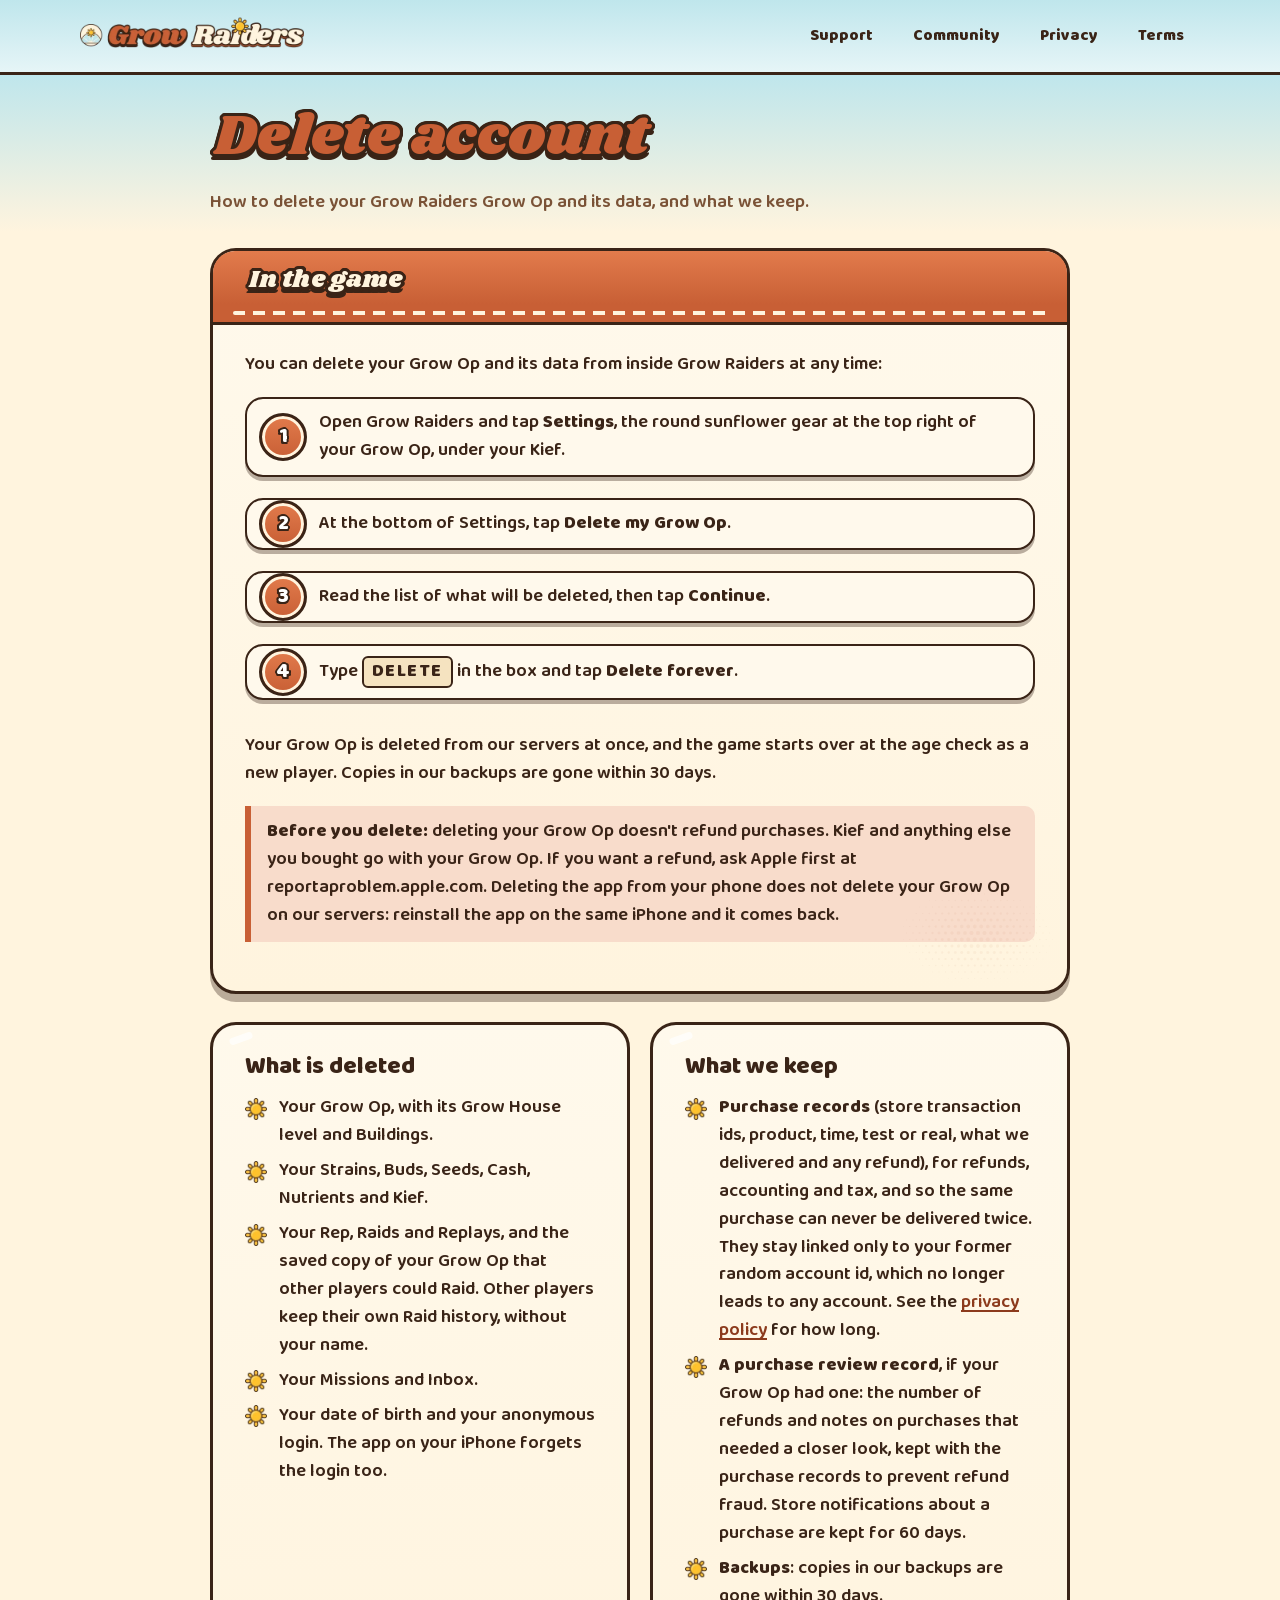
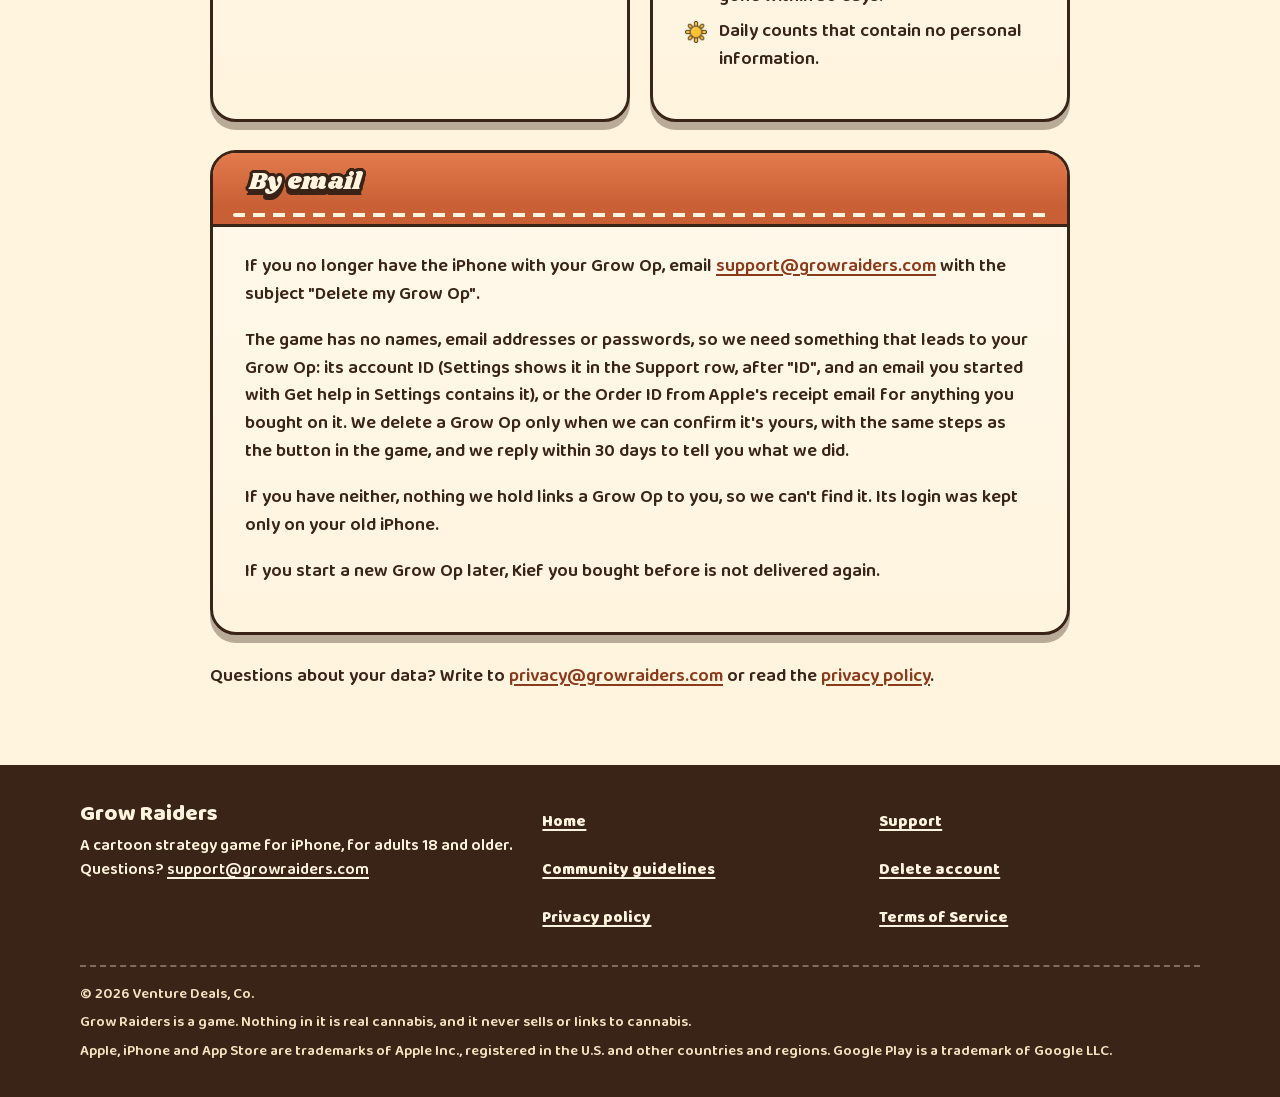
==== delete-account.html @ 5fcdd87e "Publish growraiders.com (from grow-raiders 7f4549d)" ====
<!doctype html>
<html lang="en">
<head>
<meta charset="utf-8">
<meta name="viewport" content="width=device-width, initial-scale=1">
<title>Delete your account · Grow Raiders</title>
<meta name="description" content="How to delete your Grow Raiders Grow Op and its data in the app or by email, what is deleted and what is kept.">
<meta http-equiv="Content-Security-Policy" content="default-src 'self'; img-src 'self'; style-src 'self'; font-src 'self'; script-src 'none'; object-src 'none'; base-uri 'none'; form-action 'none'">
<meta name="referrer" content="strict-origin-when-cross-origin">
<meta name="color-scheme" content="light">
<meta name="theme-color" content="#BFE6EC">
<link rel="canonical" href="https://growraiders.com/delete-account.html">
<link rel="icon" href="favicon.ico" sizes="48x48">
<link rel="icon" href="assets/img/favicon-64.png" type="image/png" sizes="64x64">
<link rel="apple-touch-icon" href="apple-touch-icon.png">
<link rel="preload" href="assets/fonts/baloo2-600.woff2" as="font" type="font/woff2" crossorigin>
<link rel="stylesheet" href="assets/site.css">
<meta property="og:type" content="website">
<meta property="og:site_name" content="Grow Raiders">
<meta property="og:title" content="Delete your Grow Raiders account">
<meta property="og:url" content="https://growraiders.com/delete-account.html">
<meta property="og:image" content="https://growraiders.com/assets/img/og.jpg">
</head>
<body>
<a class="skip-link" href="#main">Jump to content</a>

<header class="site-header">
  <div class="wrap">
    <a class="brand-link" href="index.html"><img src="assets/img/logo-horizontal.webp" width="560" height="100" alt="Grow Raiders home"></a>
    <nav class="site-nav" aria-label="Main">
      <ul>
        <li><a href="support.html">Support</a></li>
        <li><a href="community.html">Community</a></li>
        <li><a href="privacy.html">Privacy</a></li>
        <li><a href="terms.html">Terms</a></li>
      </ul>
    </nav>
  </div>
</header>

<main id="main">
  <div class="doc-hero">
    <div class="wrap">
      <h1 class="shout shout--xl">Delete account</h1>
      <p class="doc-meta">How to delete your Grow Raiders Grow Op and its data, and what we keep.</p>
    </div>
  </div>

  <div class="wrap doc">
    <div class="packet packet--band">
      <div class="band"><h2 class="shout shout--cream shout--m">In the game</h2></div>
      <p>You can delete your Grow Op and its data from inside Grow Raiders at any time:</p>
      <ol class="steps">
        <li>Open Grow Raiders and tap <strong>Settings</strong>, the round sunflower gear at the top right of your Grow Op, under your Kief.</li>
        <li>At the bottom of Settings, tap <strong>Delete my Grow Op</strong>.</li>
        <li>Read the list of what will be deleted, then tap <strong>Continue</strong>.</li>
        <li>Type <span class="kbd">DELETE</span> in the box and tap <strong>Delete forever</strong>.</li>
      </ol>
      <p>Your Grow Op is deleted from our servers at once, and the game starts over at the age check as a new player. Copies in our backups are gone within 30 days.</p>
      <div class="callout">
        <p><strong>Before you delete:</strong> deleting your Grow Op doesn't refund purchases. Kief and anything else you bought go with your Grow Op. If you want a refund, ask Apple first at reportaproblem.apple.com. Deleting the app from your phone does not delete your Grow Op on our servers: reinstall the app on the same iPhone and it comes back.</p>
      </div>
      <div class="halftone" aria-hidden="true"></div>
    </div>

    <div class="two-col">
      <div class="packet">
        <h2 id="deleted">What is deleted</h2>
        <ul class="dots">
          <li>Your Grow Op, with its Grow House level and Buildings.</li>
          <li>Your Strains, Buds, Seeds, Cash, Nutrients and Kief.</li>
          <li>Your Rep, Raids and Replays, and the saved copy of your Grow Op that other players could Raid. Other players keep their own Raid history, without your name.</li>
          <li>Your Missions and Inbox.</li>
          <li>Your date of birth and your anonymous login. The app on your iPhone forgets the login too.</li>
        </ul>
      </div>
      <div class="packet">
        <h2 id="kept">What we keep</h2>
        <ul class="dots">
          <li><strong>Purchase records</strong> (store transaction ids, product, time, test or real, what we delivered and any refund), for refunds, accounting and tax, and so the same purchase can never be delivered twice. They stay linked only to your former random account id, which no longer leads to any account. See the <a href="privacy.html#retention">privacy policy</a> for how long.</li>
          <li><strong>A purchase review record</strong>, if your Grow Op had one: the number of refunds and notes on purchases that needed a closer look, kept with the purchase records to prevent refund fraud. Store notifications about a purchase are kept for 60 days.</li>
          <li><strong>Backups</strong>: copies in our backups are gone within 30 days.</li>
          <li>Daily counts that contain no personal information.</li>
        </ul>
      </div>
    </div>

    <div class="packet packet--band">
      <div class="band"><h2 class="shout shout--cream shout--m">By email</h2></div>
      <p>If you no longer have the iPhone with your Grow Op, email <a href="mailto:support@growraiders.com?subject=Delete%20my%20Grow%20Op">support@growraiders.com</a> with the subject "Delete my Grow Op".</p>
      <p>The game has no names, email addresses or passwords, so we need something that leads to your Grow Op: its account ID (Settings shows it in the Support row, after "ID", and an email you started with Get help in Settings contains it), or the Order ID from Apple's receipt email for anything you bought on it. We delete a Grow Op only when we can confirm it's yours, with the same steps as the button in the game, and we reply within 30 days to tell you what we did.</p>
      <p>If you have neither, nothing we hold links a Grow Op to you, so we can't find it. Its login was kept only on your old iPhone.</p>
      <p>If you start a new Grow Op later, Kief you bought before is not delivered again.</p>
    </div>

    <p>Questions about your data? Write to <a href="mailto:privacy@growraiders.com">privacy@growraiders.com</a> or read the <a href="privacy.html">privacy policy</a>.</p>
  </div>
</main>

<footer class="site-footer">
  <div class="wrap">
    <div class="footer-grid">
      <div>
        <p class="footer-title">Grow Raiders</p>
        <p>A cartoon strategy game for iPhone, for adults 18 and older.<br>Questions? <a href="mailto:support@growraiders.com">support@growraiders.com</a></p>
      </div>
      <nav aria-label="Footer">
        <ul class="footer-links">
          <li><a href="index.html">Home</a></li>
          <li><a href="support.html">Support</a></li>
          <li><a href="community.html">Community guidelines</a></li>
          <li><a href="delete-account.html" aria-current="page">Delete account</a></li>
          <li><a href="privacy.html">Privacy policy</a></li>
          <li><a href="terms.html">Terms of Service</a></li>
        </ul>
      </nav>
    </div>
    <div class="footer-small">
      <p>© 2026 Venture Deals, Co.</p>
      <p>Grow Raiders is a game. Nothing in it is real cannabis, and it never sells or links to cannabis.</p>
      <p>Apple, iPhone and App Store are trademarks of Apple Inc., registered in the U.S. and other countries and regions. Google Play is a trademark of Google LLC.</p>
    </div>
  </div>
</footer>
</body>
</html>
---- assets/site.css ----
/* Grow Raiders website. Sunhouse brand (docs/design/brand.md): seed-packet panels,
   enamel-pin buttons, plant tags, Sun-Dot bullets, hard screen-print shadows, no blur.
   Self-hosted fonts only; no external requests. */

@font-face {
  font-family: "Shrikhand";
  src: url("fonts/shrikhand-400.woff2") format("woff2");
  font-weight: 400;
  font-style: normal;
  font-display: swap;
}
@font-face {
  font-family: "Baloo 2";
  src: url("fonts/baloo2-600.woff2") format("woff2");
  font-weight: 600;
  font-style: normal;
  font-display: swap;
}
@font-face {
  font-family: "Baloo 2";
  src: url("fonts/baloo2-800.woff2") format("woff2");
  font-weight: 800;
  font-style: normal;
  font-display: swap;
}
@font-face {
  font-family: "Barlow Condensed";
  src: url("fonts/barlowcondensed-600.woff2") format("woff2");
  font-weight: 600;
  font-style: normal;
  font-display: swap;
}

:root {
  color-scheme: light;
  /* primitives (brand 4.1) */
  --paper-50: #FFF9EC;
  --paper-100: #FFF4DE;
  --paper-200: #F5E3C0;
  --kraft-300: #F3DDB4;
  --kraft-400: #E9C995;
  --kraft-500: #D9B67A;
  --kraft-600: #B98E54;
  --bark-700: #7A5236;
  --soil: #3A2417;
  --soil-35: rgba(58, 36, 23, 0.35);
  --terracotta-100: #F8DCCB;
  --terracotta-300: #E27B4C;
  --terracotta-500: #C85F35;
  --terracotta-600: #B85731;
  --terracotta-700: #8C3A1C;
  --greenback-500: #2F9E50;
  --greenback-600: #24803F;
  --sunbeam-100: #FFF1C2;
  --sunbeam-300: #FFD966;
  --sunbeam-500: #FFC22E;
  --sunbeam-700: #C68A10;
  --radish-500: #D2283C;
  --teal-700: #0E7C80;
  --hibiscus-500: #E0559B;
  --ribbon-500: #2F6BD6;
  --plum-500: #7446C4;
  --citrus-500: #F5901E;
  --lime-500: #8CC63E;
  --sky-100: #E6F5F7;
  --sky-300: #BFE6EC;
  --corp-50: #F2F6FA;
  --corp-200: #D3DAE3;
  --corp-500: #4D5869;
  --corp-800: #2A313C;
  --white: #FFFFFF;

  /* semantic (brand 4.2) */
  --text: var(--soil);
  --text-2: var(--bark-700);
  --link: var(--terracotta-700);
  --panel: var(--paper-100);
  --panel-top: var(--paper-50);

  /* web scale of the brand's units: outlines 3px, small outlines 2px */
  --stroke: 3px;
  --stroke-s: 2px;
  --elev-1: 0 4px 0 var(--soil-35);
  --elev-2: 0 6px 0 var(--soil-35);
  --elev-3: 0 8px 0 var(--soil-35);
  --radius-s: 10px;
  --radius-m: 18px;
  --radius-l: 22px;
  --radius-xl: 26px;
  --gutter: 16px;
  --max: 1120px;

  --font-ui: "Baloo 2", ui-rounded, "Arial Rounded MT Bold", system-ui, sans-serif;
  --font-shout: "Shrikhand", "Baloo 2", Georgia, serif;
  --font-corp: "Barlow Condensed", "Arial Narrow", Arial, sans-serif;

  /* hard outline rings for outlined text (no blur anywhere) */
  --ring-2: 2px 0 0 var(--soil), -2px 0 0 var(--soil), 0 2px 0 var(--soil), 0 -2px 0 var(--soil),
            1.5px 1.5px 0 var(--soil), -1.5px 1.5px 0 var(--soil), 1.5px -1.5px 0 var(--soil), -1.5px -1.5px 0 var(--soil);
  --ring-3: 3px 0 0 var(--soil), -3px 0 0 var(--soil), 0 3px 0 var(--soil), 0 -3px 0 var(--soil),
            2.2px 2.2px 0 var(--soil), -2.2px 2.2px 0 var(--soil), 2.2px -2.2px 0 var(--soil), -2.2px -2.2px 0 var(--soil),
            3px 1.2px 0 var(--soil), -3px 1.2px 0 var(--soil), 3px -1.2px 0 var(--soil), -3px -1.2px 0 var(--soil),
            1.2px 3px 0 var(--soil), -1.2px 3px 0 var(--soil), 1.2px -3px 0 var(--soil), -1.2px -3px 0 var(--soil);
}

@media (min-width: 760px) {
  :root { --gutter: 24px; }
}

/* ---------- base ---------- */

*, *::before, *::after { box-sizing: border-box; }

html {
  -webkit-text-size-adjust: 100%;
  text-size-adjust: 100%;
}

body {
  margin: 0;
  min-height: 100vh;
  display: flex;
  flex-direction: column;
  background: var(--panel);
  color: var(--text);
  font-family: var(--font-ui);
  font-weight: 600;
  font-size: 1.125rem;
  line-height: 1.55;
  overflow-wrap: break-word;
}

main { flex: 1 0 auto; }

img { max-width: 100%; height: auto; display: block; }

h1, h2, h3, h4 {
  font-family: var(--font-ui);
  font-weight: 800;
  line-height: 1.2;
  margin: 0 0 0.5em;
}
h2 { font-size: 1.6rem; }
h3 { font-size: 1.3rem; }
h4 { font-size: 1.1rem; }

p, ul, ol, dl, table { margin: 0 0 1em; }

a {
  color: var(--link);
  text-decoration-thickness: 2px;
  text-underline-offset: 3px;
}
a:hover { color: var(--soil); text-decoration-thickness: 3px; }

strong, b { font-weight: 800; }

:focus-visible {
  outline: 3px solid var(--soil);
  outline-offset: 3px;
  border-radius: 6px;
}

.wrap {
  width: 100%;
  max-width: calc(var(--max) + 2 * var(--gutter));
  margin: 0 auto;
  padding: 0 var(--gutter);
}

.visually-hidden {
  position: absolute !important;
  width: 1px; height: 1px;
  margin: -1px; padding: 0; border: 0;
  overflow: hidden;
  clip: rect(0 0 0 0);
  clip-path: inset(50%);
  white-space: nowrap;
}

.skip-link {
  position: absolute;
  left: var(--gutter);
  top: -100px;
  z-index: 10;
  background: var(--sunbeam-500);
  color: var(--soil);
  font-weight: 800;
  padding: 10px 16px;
  border: var(--stroke) solid var(--soil);
  border-radius: var(--radius-s);
  text-decoration: none;
}
.skip-link:focus { top: 12px; }

/* ---------- header ---------- */

.site-header {
  background: linear-gradient(180deg, var(--sky-300), var(--sky-100));
  border-bottom: var(--stroke) solid var(--soil);
}
.site-header .wrap {
  display: flex;
  flex-wrap: wrap;
  align-items: center;
  justify-content: space-between;
  gap: 8px 24px;
  padding-top: 12px;
  padding-bottom: 12px;
}
.brand-link { display: inline-block; padding: 4px 0; border-radius: 8px; }
.brand-link img { width: 224px; height: auto; }

.site-nav ul {
  list-style: none;
  margin: 0;
  padding: 0;
  display: flex;
  flex-wrap: wrap;
  gap: 8px;
}
.site-nav a {
  display: inline-flex;
  align-items: center;
  min-height: 44px;
  padding: 4px 14px;
  border-radius: 999px;
  color: var(--soil);
  font-weight: 800;
  font-size: 1rem;
  text-decoration: none;
  border: var(--stroke-s) solid transparent;
}
.site-nav a:hover { border-color: var(--soil); background: var(--panel-top); }
.site-nav a[aria-current="page"] {
  background: var(--panel);
  border-color: var(--soil);
  box-shadow: var(--elev-1);
}

@media (max-width: 559px) {
  .site-nav { width: 100%; }
  .site-nav ul { gap: 4px 6px; }
  .site-nav a { padding: 4px 10px; }
}

/* ---------- buttons ("enamel pins") ---------- */

.btn {
  position: relative;
  display: inline-flex;
  align-items: center;
  justify-content: center;
  gap: 10px;
  min-height: 60px;
  min-width: 200px;
  padding: 10px 28px 16px;
  border: var(--stroke) solid var(--soil);
  border-radius: var(--radius-l);
  font-family: var(--font-ui);
  font-weight: 800;
  font-size: 1.25rem;
  line-height: 1.2;
  text-decoration: none;
  text-align: center;
  color: var(--white);
  text-shadow: var(--ring-2), 0 3px 0 var(--soil);
  background: linear-gradient(180deg, var(--terracotta-300), var(--terracotta-500) 70%);
  box-shadow: inset 0 -7px 0 var(--terracotta-700), var(--elev-1);
}
.btn::before { /* the fixed sun glint, top-left */
  content: "";
  position: absolute;
  top: 7px;
  left: 12px;
  width: 20px;
  height: 6px;
  border-radius: 3px;
  background: rgba(255, 255, 255, 0.55);
  transform: rotate(-20deg);
  pointer-events: none;
}
.btn:hover { color: var(--white); filter: saturate(1.08); }
.btn:active {
  background: var(--terracotta-600);
  box-shadow: inset 0 -3px 0 var(--terracotta-700), var(--elev-1);
  padding-top: 13px;
  padding-bottom: 13px;
}
.btn:active::before { display: none; }

.btn--secondary {
  color: var(--soil);
  text-shadow: none;
  background: linear-gradient(180deg, var(--kraft-300), var(--kraft-400) 70%);
  box-shadow: inset 0 -7px 0 var(--kraft-600), var(--elev-1);
}
.btn--secondary:hover { color: var(--soil); }
.btn--secondary:active {
  background: #D6B989;
  box-shadow: inset 0 -3px 0 var(--kraft-600), var(--elev-1);
}

.btn-note {
  margin-top: 12px;
  font-size: 1rem;
  color: var(--text-2);
}

/* ---------- plant tags and stickers ---------- */

.tag {
  position: relative;
  display: inline-flex;
  align-items: center;
  gap: 6px;
  min-height: 34px;
  padding: 2px 14px 2px 30px;
  border: var(--stroke-s) solid var(--soil);
  border-radius: var(--radius-s);
  background: var(--kraft-400);
  color: var(--soil);
  font-weight: 800;
  font-size: 0.95rem;
  letter-spacing: 0.01em;
  line-height: 1.2;
  box-shadow: var(--elev-1);
}
.tag::before { /* punched hole */
  content: "";
  position: absolute;
  left: 9px;
  top: 50%;
  width: 11px;
  height: 11px;
  margin-top: -5.5px;
  border-radius: 50%;
  border: var(--stroke-s) solid var(--soil);
  background: var(--panel);
}
.tag img { width: 24px; height: 24px; }
.tag--paper { background: var(--panel-top); }
.tag--sun { background: var(--sunbeam-500); }
.tag--indica { background: var(--plum-500); color: var(--white); text-shadow: var(--ring-2); }
.tag--sativa { background: var(--citrus-500); }
.tag--hybrid { background: var(--lime-500); }

.tag-row {
  list-style: none;
  padding: 0;
  margin: 0 0 1em;
  display: flex;
  flex-wrap: wrap;
  gap: 10px 12px;
}

.sticker { transform: rotate(-2deg); }
.sticker--right { transform: rotate(2deg); }

/* ---------- shouts (Shrikhand, 1 to 3 words only) ---------- */

.shout {
  font-family: var(--font-shout);
  font-weight: 400;
  line-height: 1.1;
  letter-spacing: 0.005em;
  color: var(--terracotta-500);
  text-shadow: var(--ring-3), 0 6px 0 var(--soil), 2px 6px 0 var(--soil), -2px 6px 0 var(--soil);
  margin: 0 0 0.45em;
  padding: 0 4px 6px;
}
.shout--cream { color: var(--paper-100); }
.shout--xl { font-size: clamp(2.4rem, 7vw, 3.5rem); }
.shout--l { font-size: clamp(2rem, 5.5vw, 2.75rem); }
.shout--m { font-size: 2rem; }

/* ---------- seed packet panel ---------- */

.packet {
  position: relative;
  background: linear-gradient(180deg, var(--panel-top), var(--panel));
  border: var(--stroke) solid var(--soil);
  border-radius: var(--radius-xl);
  box-shadow: var(--elev-3);
  padding: 20px;
}
@media (min-width: 760px) {
  .packet { padding: 28px 32px; }
}
.packet::before { /* sun glint */
  content: "";
  position: absolute;
  top: 10px;
  left: 16px;
  width: 24px;
  height: 7px;
  border-radius: 4px;
  background: rgba(255, 255, 255, 0.7);
  transform: rotate(-20deg);
  pointer-events: none;
}
.packet--band { padding-top: 0; }
.packet--band::before { display: none; }

.band {
  position: relative;
  margin: 0 -20px 22px;
  padding: 14px 20px 20px;
  background: linear-gradient(180deg, var(--terracotta-300), var(--terracotta-500) 75%);
  border-radius: calc(var(--radius-xl) - 4px) calc(var(--radius-xl) - 4px) 0 0;
  border-bottom: var(--stroke) solid var(--soil);
}
@media (min-width: 760px) {
  .band { margin: 0 -32px 26px; padding: 16px 32px 22px; }
}
.band::after { /* perforation */
  content: "";
  position: absolute;
  left: 20px;
  right: 20px;
  bottom: 7px;
  height: 4px;
  border-radius: 2px;
  background: repeating-linear-gradient(90deg, var(--paper-100) 0 12px, transparent 12px 20px);
}
.band .shout,
.band h2,
.band h1 {
  margin: 0;
  color: var(--paper-100);
}
.band h2:not(.shout) { text-shadow: var(--ring-2), 0 3px 0 var(--soil); }

.halftone {
  position: absolute;
  right: 0;
  bottom: 0;
  width: 180px;
  height: 110px;
  background: url("img/halftone.webp") right bottom / contain no-repeat;
  opacity: 0.45;
  pointer-events: none;
}

/* illustration window */
.window {
  position: relative;
  border: var(--stroke) solid var(--soil);
  border-radius: var(--radius-m);
  overflow: hidden;
  background: linear-gradient(180deg, var(--sky-300), var(--paper-100));
  box-shadow: var(--elev-2);
}
.window img { width: 100%; }

/* ---------- home: hero ---------- */

.hero {
  background: linear-gradient(180deg, var(--sky-300) 0%, var(--sky-100) 55%, var(--paper-100) 100%);
  padding: 24px 0 48px;
}
.hero .wrap {
  display: grid;
  gap: 28px;
  align-items: center;
}
.hero-copy { text-align: center; }
.hero h1 { margin: 0 auto 8px; max-width: min(320px, 84vw); }
.hero h1 img { width: 100%; }
.tagline {
  font-weight: 800;
  font-size: clamp(1.4rem, 4.6vw, 1.75rem);
  line-height: 1.2;
  margin: 0 0 10px;
}
.lead {
  font-size: 1.2rem;
  max-width: 34em;
  margin: 0 auto 22px;
}
.hero-art { position: relative; padding-top: 14px; }
.hero-art .tag { position: absolute; top: 0; left: 14px; z-index: 1; }

@media (min-width: 960px) {
  .hero { padding: 40px 0 64px; }
  .hero .wrap { grid-template-columns: 5fr 7fr; gap: 40px; }
  .hero-copy { text-align: left; }
  .hero h1 { margin: 0 0 8px -6px; max-width: 400px; }
  .lead { margin-left: 0; }
}

/* ---------- home: sections ---------- */

.section { padding: 48px 0; }
.section--kraft {
  background: var(--kraft-300);
  border-top: var(--stroke) solid var(--soil);
  border-bottom: var(--stroke) solid var(--soil);
}
.section-head { text-align: center; margin-bottom: 32px; }
.section-head p { max-width: 36em; margin: 0 auto; font-size: 1.15rem; }

.features {
  list-style: none;
  margin: 0;
  padding: 0;
  display: grid;
  gap: 48px;
}
.feature {
  display: grid;
  gap: 20px;
  align-items: center;
}
.feature-kicker {
  display: flex;
  align-items: center;
  gap: 12px;
  margin-bottom: 4px;
}
.feature-kicker img { width: 48px; height: 48px; flex: none; }
.feature-kicker .shout { margin: 0; font-size: 2rem; }
.feature h3 { font-size: 1.5rem; margin-bottom: 0.4em; }
.feature-art { position: relative; }
.feature-art .stamp {
  position: absolute;
  right: 6%;
  bottom: 10%;
  width: 38%;
  max-width: 200px;
  transform: rotate(-8deg);
}

@media (min-width: 860px) {
  .feature { grid-template-columns: 1fr 1fr; gap: 40px; }
  .feature:nth-child(even) .feature-art { order: 2; }
}

/* Crew chat sample (built in HTML, no image). Not on any page while the game has no Crews; kept for when it does. */
.chat {
  background: var(--panel);
  border: var(--stroke) solid var(--soil);
  border-radius: var(--radius-m);
  box-shadow: var(--elev-2);
  padding: 16px;
  display: grid;
  gap: 10px;
}
.chat-title {
  display: flex;
  align-items: center;
  justify-content: space-between;
  gap: 8px;
  font-weight: 800;
  border-bottom: var(--stroke-s) solid var(--kraft-400);
  padding-bottom: 8px;
}
.chat-line {
  background: var(--panel-top);
  border: var(--stroke-s) solid var(--soil);
  border-radius: 14px;
  padding: 6px 12px;
  font-size: 1rem;
}
.chat-line b { display: block; font-size: 0.95rem; }
.chat-line--share { background: var(--sky-100); }
.chat-line--notice {
  background: transparent;
  border-style: dashed;
  color: var(--text-2);
}

/* Big Weed memo (villain skin only: flat, stiff, grey) */
.memo {
  background: var(--corp-50);
  border: 2px solid var(--corp-800);
  border-radius: 6px;
  box-shadow: 0 4px 0 rgba(42, 49, 60, 0.35);
  color: var(--corp-800);
  font-family: var(--font-corp);
  font-weight: 600;
  text-transform: uppercase;
  letter-spacing: 0.04em;
  max-width: 460px;
  margin-top: 18px;
}
.memo-head {
  display: flex;
  align-items: center;
  justify-content: space-between;
  background: var(--corp-500);
  color: var(--white);
  border-bottom: 4px solid var(--corp-200);
  padding: 6px 14px;
  font-size: 1.35rem;
  border-radius: 4px 4px 0 0;
}
.memo-hex {
  width: 22px;
  height: 22px;
  clip-path: polygon(25% 5%, 75% 5%, 100% 50%, 75% 95%, 25% 95%, 0 50%);
  background: var(--corp-200);
}
.memo p { margin: 0; padding: 12px 14px 6px; font-size: 1.15rem; line-height: 1.3; }
.barcode {
  height: 22px;
  margin: 4px 14px 12px;
  width: 140px;
  background: repeating-linear-gradient(90deg,
    var(--corp-800) 0 2px, transparent 2px 4px, var(--corp-800) 4px 7px, transparent 7px 8px,
    var(--corp-800) 8px 9px, transparent 9px 12px);
}

/* promise cards */
.promises {
  list-style: none;
  margin: 0;
  padding: 0;
  display: grid;
  gap: 24px;
}
@media (min-width: 860px) {
  .promises { grid-template-columns: repeat(3, 1fr); }
}
.promises .packet { height: 100%; }
.promises h3 { margin-top: 6px; }
.promises p:last-child { margin-bottom: 0; }

/* availability panel */
.get {
  display: grid;
  gap: 24px;
  align-items: center;
}
@media (min-width: 860px) {
  .get { grid-template-columns: 3fr 2fr; }
}
.get .btn { margin-top: 4px; }
.age-note {
  display: grid;
  gap: 12px;
  justify-items: start;
}

/* Sun-Dot bullet lists */
.dots { list-style: none; padding: 0; }
.dots > li {
  position: relative;
  padding-left: 34px;
  margin-bottom: 0.55em;
}
.dots > li::before {
  content: "";
  position: absolute;
  left: 0;
  top: 0.2em;
  width: 22px;
  height: 22px;
  background: url("img/sundot.webp") center / contain no-repeat;
}

/* ---------- documents (legal, support) ---------- */

.doc-hero {
  background: linear-gradient(180deg, var(--sky-300), var(--paper-100));
  padding: 32px 0 8px;
}
.doc-hero .wrap { max-width: calc(860px + 2 * var(--gutter)); }
.doc-hero .shout { margin-bottom: 0.25em; }
.doc-meta { color: var(--text-2); margin: 0 0 8px; }

.doc {
  max-width: calc(860px + 2 * var(--gutter));
  padding-top: 16px;
  padding-bottom: 56px;
}
.doc .packet { margin-bottom: 28px; }
.doc h2 {
  font-size: 1.5rem;
  margin-top: 1.6em;
  scroll-margin-top: 16px;
}
.doc h2:first-child { margin-top: 0; }
.doc h3 { margin-top: 1.3em; scroll-margin-top: 16px; }
.doc ul:not(.dots):not(.tag-row):not(.facts), .doc ol:not(.steps) { padding-left: 1.4em; }
.doc li { margin-bottom: 0.4em; }
.doc li::marker { color: var(--terracotta-500); font-weight: 800; }

.summary-box {
  background: var(--sunbeam-100);
  border: var(--stroke) solid var(--soil);
  border-radius: var(--radius-m);
  box-shadow: var(--elev-2);
  padding: 18px 20px 6px;
  margin-bottom: 28px;
}
.summary-box h2 { margin-top: 0; font-size: 1.35rem; }

.toc {
  background: var(--panel-top);
  border: var(--stroke-s) solid var(--soil);
  border-radius: var(--radius-m);
  padding: 16px 20px 8px;
  margin-bottom: 28px;
}
.toc h2 { font-size: 1.2rem; margin: 0 0 8px; }
.toc ol { columns: 1; margin: 0 0 8px; }
@media (min-width: 760px) { .toc ol { columns: 2; column-gap: 32px; } }
.toc li { break-inside: avoid; }

/* fact cards: a phone-friendly replacement for wide tables */
.facts {
  list-style: none;
  padding: 0;
  display: grid;
  gap: 16px;
  margin: 0 0 1.2em;
}
.fact {
  background: var(--panel-top);
  border: var(--stroke-s) solid var(--soil);
  border-radius: var(--radius-m);
  box-shadow: var(--elev-1);
  padding: 14px 18px 4px;
}
.fact h3, .fact h4 { margin: 0 0 8px; font-size: 1.15rem; }
.fact dl {
  display: grid;
  grid-template-columns: 1fr;
  gap: 2px 16px;
  margin-bottom: 10px;
}
.fact dt {
  font-weight: 800;
  font-size: 0.95rem;
  color: var(--text-2);
  margin-top: 6px;
}
.fact dd { margin: 0; }
@media (min-width: 680px) {
  .fact dl { grid-template-columns: 10.5em 1fr; }
  .fact dt { margin-top: 0; }
}

@media (max-width: 559px) {
  .doc .packet { padding: 18px 14px; border-radius: 22px; }
  .doc .packet--band { padding-top: 0; }
  .doc .band { margin: 0 -14px 18px; padding: 12px 14px 18px; border-radius: 18px 18px 0 0; }
  .doc .band::after { left: 14px; right: 14px; }
  .fact { padding: 12px 14px 2px; }
  .summary-box { padding: 16px 14px 4px; }
  .steps > li { padding-left: 66px; }
}

.callout {
  border-left: 6px solid var(--terracotta-500);
  background: var(--terracotta-100);
  border-radius: 0 var(--radius-s) var(--radius-s) 0;
  padding: 12px 16px;
  margin: 0 0 1.2em;
}
.callout p:last-child { margin-bottom: 0; }

.caps { text-transform: uppercase; font-size: 1rem; letter-spacing: 0.02em; line-height: 1.6; }

/* FAQ */
.faq { display: grid; gap: 14px; margin-bottom: 28px; }
.faq details {
  background: var(--panel-top);
  border: var(--stroke) solid var(--soil);
  border-radius: var(--radius-m);
  box-shadow: var(--elev-1);
}
.faq summary {
  list-style: none;
  cursor: pointer;
  display: flex;
  align-items: center;
  justify-content: space-between;
  gap: 16px;
  min-height: 60px;
  padding: 10px 18px;
  font-weight: 800;
  font-size: 1.15rem;
  line-height: 1.3;
  border-radius: calc(var(--radius-m) - 3px);
}
.faq summary::-webkit-details-marker { display: none; }
.faq summary::after {
  content: "+";
  flex: none;
  display: grid;
  place-items: center;
  width: 36px;
  height: 36px;
  border: var(--stroke-s) solid var(--soil);
  border-radius: 50%;
  background: var(--kraft-400);
  font-size: 1.4rem;
  line-height: 1;
}
.faq details[open] summary::after { content: "\2212"; }
.faq details[open] summary { border-bottom: var(--stroke-s) dashed var(--kraft-600); border-radius: calc(var(--radius-m) - 3px) calc(var(--radius-m) - 3px) 0 0; }
.faq .answer { padding: 14px 18px 4px; }

/* numbered steps (delete account) */
.steps {
  list-style: none;
  counter-reset: step;
  padding: 0;
  display: grid;
  gap: 14px;
  margin: 0 0 1.4em;
}
.steps > li {
  counter-increment: step;
  position: relative;
  min-height: 52px;
  padding: 10px 16px 10px 72px;
  background: var(--panel-top);
  border: var(--stroke-s) solid var(--soil);
  border-radius: var(--radius-m);
  box-shadow: var(--elev-1);
}
.steps > li::before {
  content: counter(step);
  position: absolute;
  left: 12px;
  top: 50%;
  margin-top: -24px;
  width: 48px;
  height: 48px;
  display: grid;
  place-items: center;
  border-radius: 50%;
  border: var(--stroke) solid var(--soil);
  box-shadow: inset 0 0 0 3px var(--paper-100);
  background: linear-gradient(180deg, var(--terracotta-300), var(--terracotta-500));
  color: var(--white);
  font-weight: 800;
  font-size: 1.3rem;
  text-shadow: var(--ring-2);
}

.kbd {
  display: inline-block;
  padding: 0 8px;
  border: var(--stroke-s) solid var(--soil);
  border-radius: 6px;
  background: var(--paper-200);
  font-weight: 800;
  letter-spacing: 0.08em;
}

.two-col { display: grid; gap: 20px; }
@media (min-width: 760px) { .two-col { grid-template-columns: 1fr 1fr; } }

/* ---------- 404 ---------- */

.lost {
  display: grid;
  gap: 24px;
  justify-items: center;
  text-align: center;
  padding: 40px 0 64px;
}
.lost img { width: min(240px, 60vw); }

/* ---------- footer ---------- */

.site-footer {
  background: var(--soil);
  color: var(--paper-100);
  padding: 36px 0 28px;
  font-size: 1rem;
}
.site-footer a { color: var(--paper-100); }
.site-footer a:hover { color: var(--sunbeam-300); }
.site-footer :focus-visible { outline-color: var(--sunbeam-500); }
.footer-grid {
  display: grid;
  gap: 24px;
}
@media (min-width: 760px) {
  .footer-grid { grid-template-columns: 2fr 3fr; }
}
.footer-title {
  font-weight: 800;
  font-size: 1.4rem;
  line-height: 1.2;
  color: var(--paper-100);
  margin: 0 0 6px;
}
.footer-links {
  list-style: none;
  margin: 0;
  padding: 0;
  display: grid;
  grid-template-columns: repeat(2, minmax(0, 1fr));
  gap: 4px 16px;
}
.footer-links a {
  display: inline-flex;
  align-items: center;
  min-height: 44px;
  font-weight: 800;
}
.footer-small {
  border-top: 2px dashed rgba(255, 244, 222, 0.35);
  margin-top: 24px;
  padding-top: 16px;
  font-size: 0.92rem;
  color: var(--paper-200);
}
.footer-small p { margin: 0 0 6px; }

/* ---------- motion ---------- */

@media (prefers-reduced-motion: no-preference) {
  .btn { transition: transform 120ms cubic-bezier(.34, 1.56, .64, 1); }
  .btn:hover { transform: translateY(-2px); }
  .btn:active { transform: scale(0.97); transition-duration: 50ms; }
  .site-nav a, .faq summary { transition: background-color 120ms ease-out, border-color 120ms ease-out; }
}
@media (prefers-reduced-motion: reduce) {
  *, *::before, *::after { scroll-behavior: auto !important; transition: none !important; animation: none !important; }
}

@media print {
  .site-header, .site-footer, .skip-link { display: none; }
  body { background: #fff; }
  .packet, .fact, .faq details, .steps > li { box-shadow: none; }
}
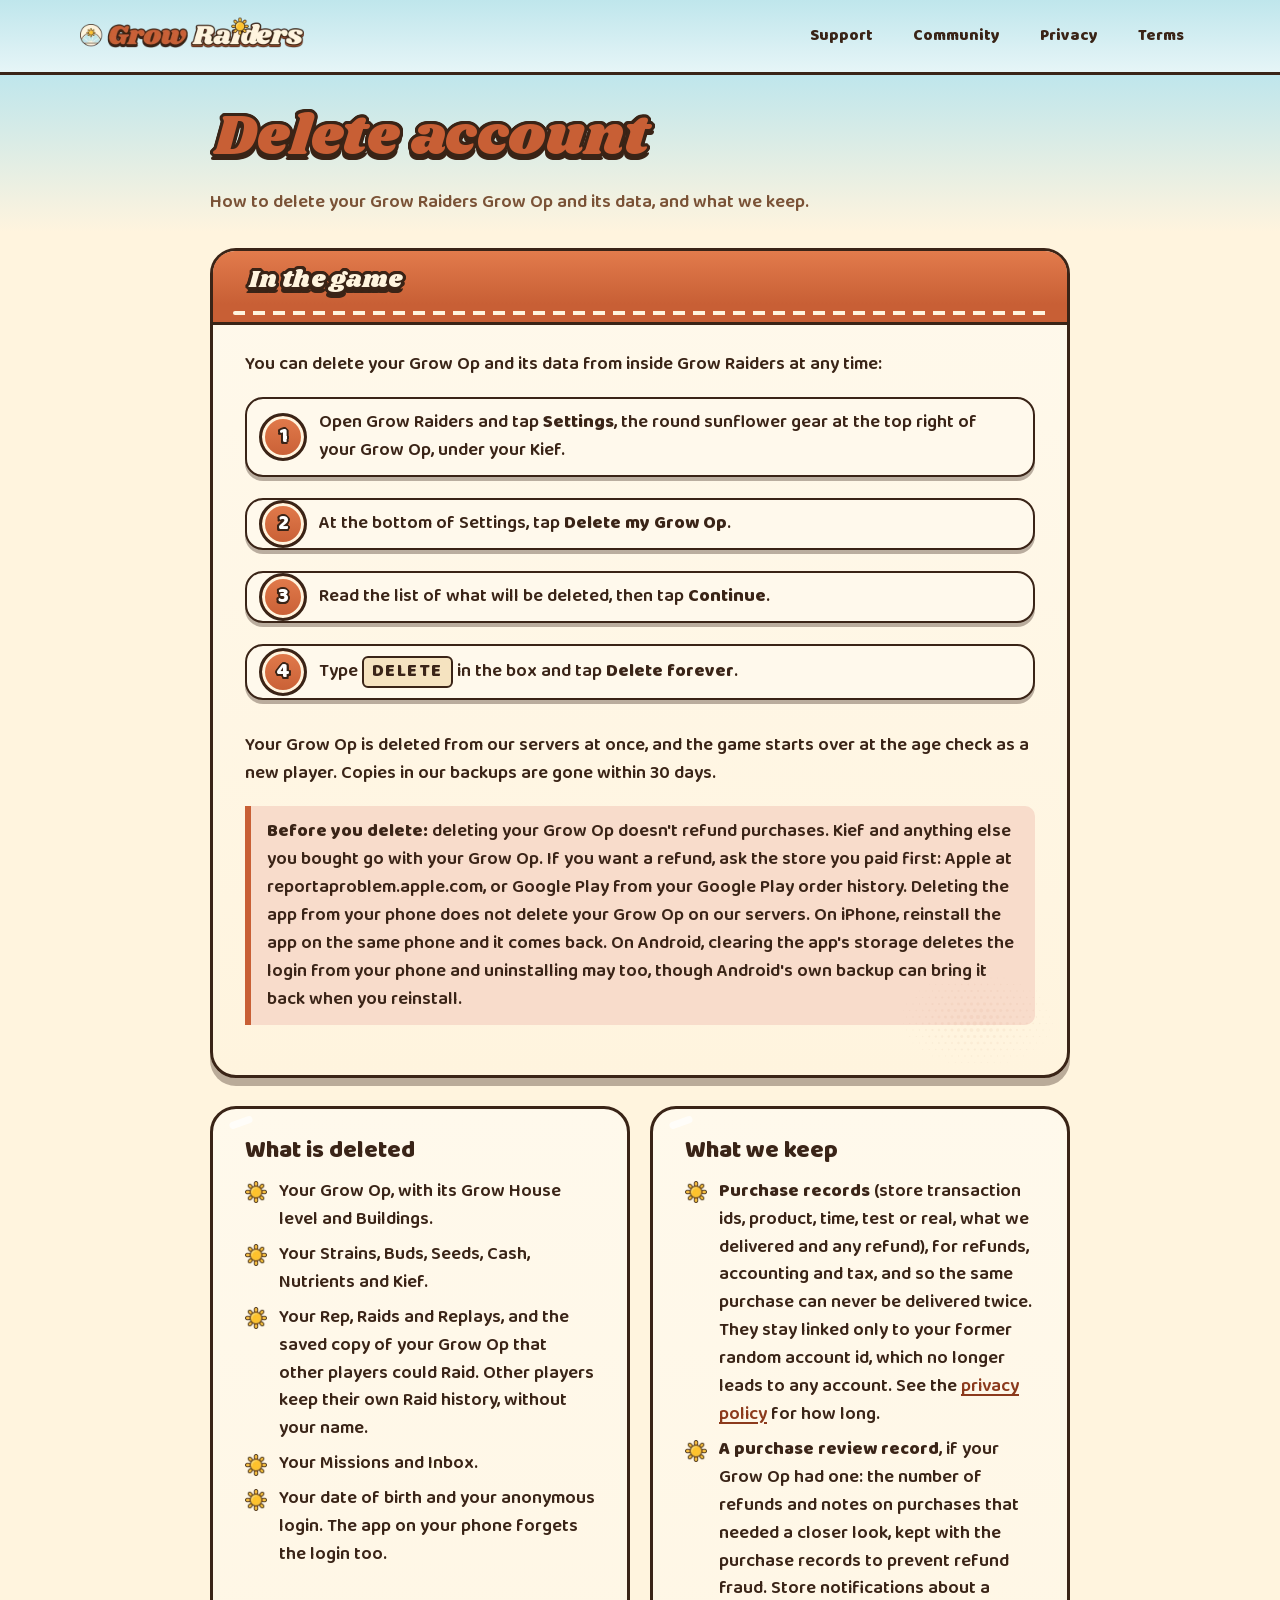
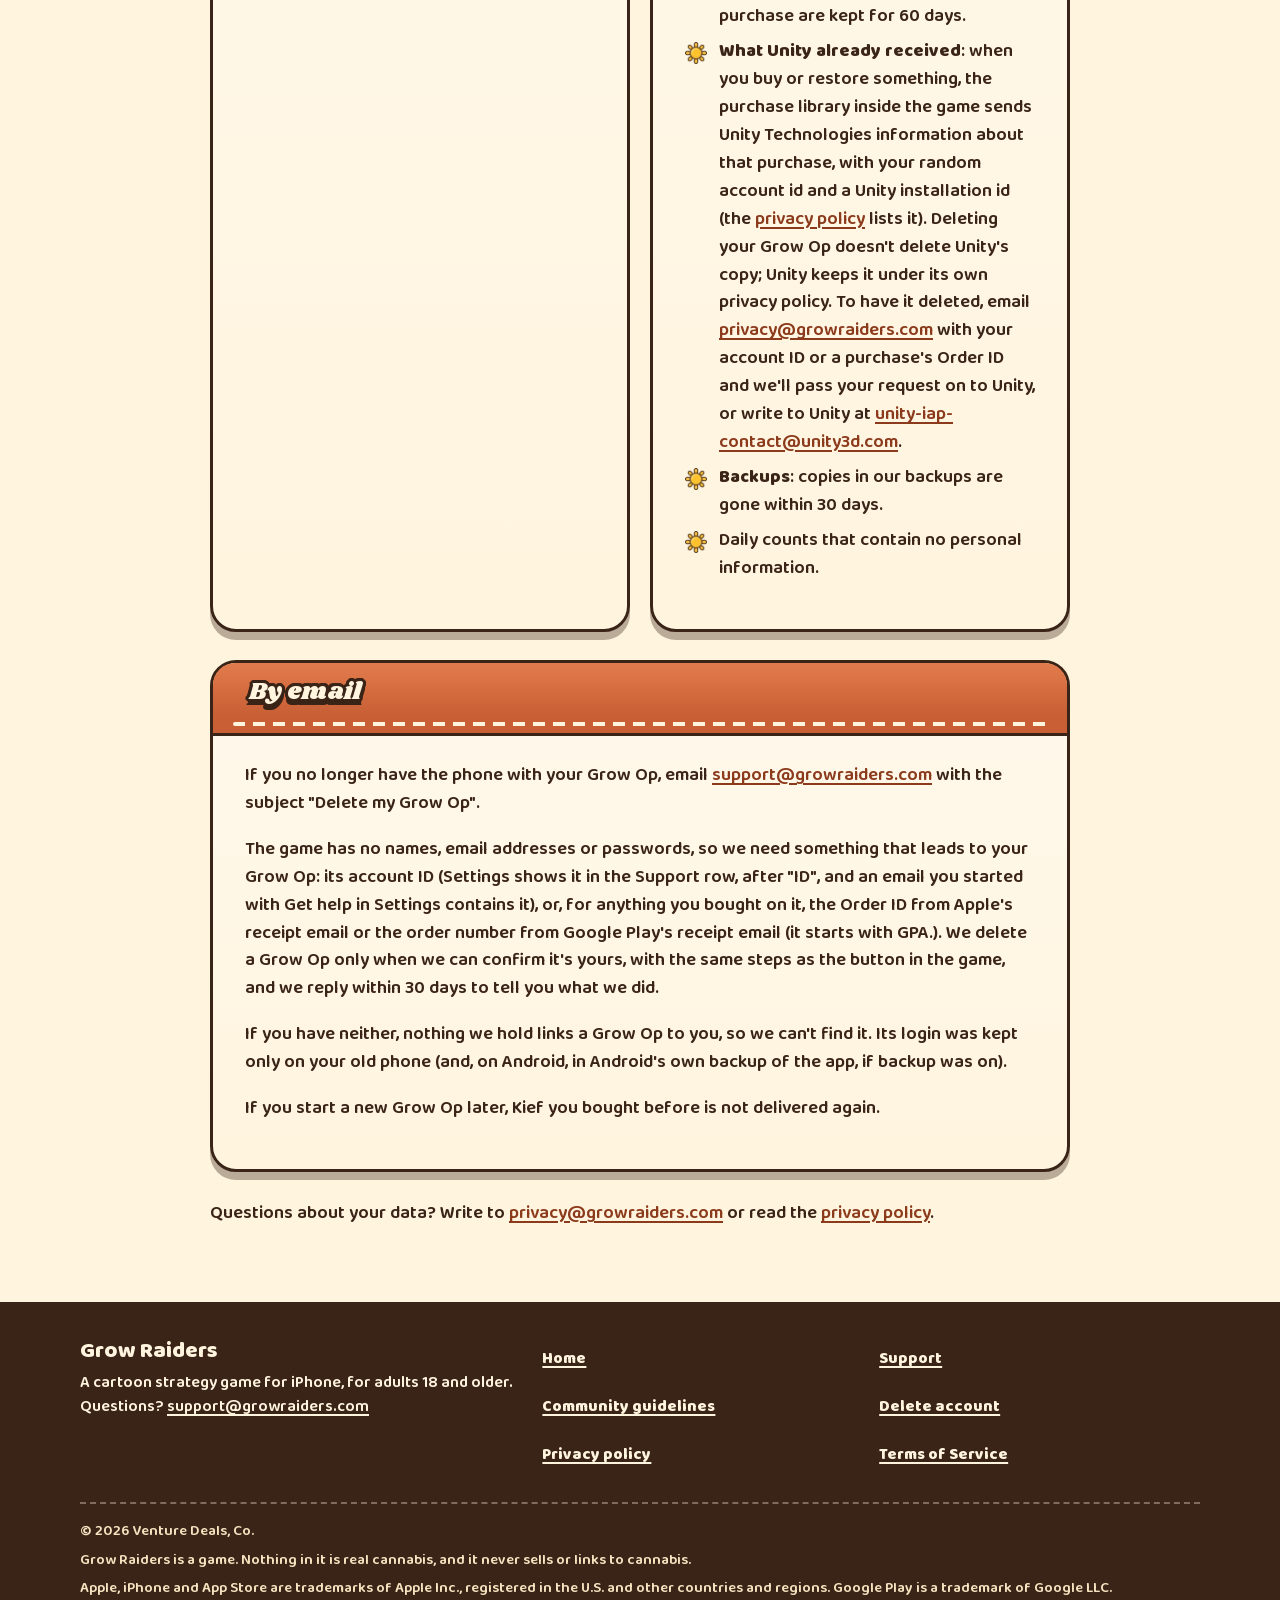
==== commit ede3d748: "Android: privacy, delete-account, support and terms (from grow-raiders e5eae77)" ====
--- a/delete-account.html
+++ b/delete-account.html
@@ -58,7 +58,7 @@
       </ol>
       <p>Your Grow Op is deleted from our servers at once, and the game starts over at the age check as a new player. Copies in our backups are gone within 30 days.</p>
       <div class="callout">
-        <p><strong>Before you delete:</strong> deleting your Grow Op doesn't refund purchases. Kief and anything else you bought go with your Grow Op. If you want a refund, ask Apple first at reportaproblem.apple.com. Deleting the app from your phone does not delete your Grow Op on our servers: reinstall the app on the same iPhone and it comes back.</p>
+        <p><strong>Before you delete:</strong> deleting your Grow Op doesn't refund purchases. Kief and anything else you bought go with your Grow Op. If you want a refund, ask the store you paid first: Apple at reportaproblem.apple.com, or Google Play from your Google Play order history. Deleting the app from your phone does not delete your Grow Op on our servers. On iPhone, reinstall the app on the same phone and it comes back. On Android, clearing the app's storage deletes the login from your phone and uninstalling may too, though Android's own backup can bring it back when you reinstall.</p>
       </div>
       <div class="halftone" aria-hidden="true"></div>
     </div>
@@ -71,7 +71,7 @@
           <li>Your Strains, Buds, Seeds, Cash, Nutrients and Kief.</li>
           <li>Your Rep, Raids and Replays, and the saved copy of your Grow Op that other players could Raid. Other players keep their own Raid history, without your name.</li>
           <li>Your Missions and Inbox.</li>
-          <li>Your date of birth and your anonymous login. The app on your iPhone forgets the login too.</li>
+          <li>Your date of birth and your anonymous login. The app on your phone forgets the login too.</li>
         </ul>
       </div>
       <div class="packet">
@@ -79,6 +79,7 @@
         <ul class="dots">
           <li><strong>Purchase records</strong> (store transaction ids, product, time, test or real, what we delivered and any refund), for refunds, accounting and tax, and so the same purchase can never be delivered twice. They stay linked only to your former random account id, which no longer leads to any account. See the <a href="privacy.html#retention">privacy policy</a> for how long.</li>
           <li><strong>A purchase review record</strong>, if your Grow Op had one: the number of refunds and notes on purchases that needed a closer look, kept with the purchase records to prevent refund fraud. Store notifications about a purchase are kept for 60 days.</li>
+          <li><strong>What Unity already received</strong>: when you buy or restore something, the purchase library inside the game sends Unity Technologies information about that purchase, with your random account id and a Unity installation id (the <a href="privacy.html#share">privacy policy</a> lists it). Deleting your Grow Op doesn't delete Unity's copy; Unity keeps it under its own privacy policy. To have it deleted, email <a href="mailto:privacy@growraiders.com">privacy@growraiders.com</a> with your account ID or a purchase's Order ID and we'll pass your request on to Unity, or write to Unity at <a href="mailto:unity-iap-contact@unity3d.com">unity-iap-contact@unity3d.com</a>.</li>
           <li><strong>Backups</strong>: copies in our backups are gone within 30 days.</li>
           <li>Daily counts that contain no personal information.</li>
         </ul>
@@ -87,9 +88,9 @@
 
     <div class="packet packet--band">
       <div class="band"><h2 class="shout shout--cream shout--m">By email</h2></div>
-      <p>If you no longer have the iPhone with your Grow Op, email <a href="mailto:support@growraiders.com?subject=Delete%20my%20Grow%20Op">support@growraiders.com</a> with the subject "Delete my Grow Op".</p>
-      <p>The game has no names, email addresses or passwords, so we need something that leads to your Grow Op: its account ID (Settings shows it in the Support row, after "ID", and an email you started with Get help in Settings contains it), or the Order ID from Apple's receipt email for anything you bought on it. We delete a Grow Op only when we can confirm it's yours, with the same steps as the button in the game, and we reply within 30 days to tell you what we did.</p>
-      <p>If you have neither, nothing we hold links a Grow Op to you, so we can't find it. Its login was kept only on your old iPhone.</p>
+      <p>If you no longer have the phone with your Grow Op, email <a href="mailto:support@growraiders.com?subject=Delete%20my%20Grow%20Op">support@growraiders.com</a> with the subject "Delete my Grow Op".</p>
+      <p>The game has no names, email addresses or passwords, so we need something that leads to your Grow Op: its account ID (Settings shows it in the Support row, after "ID", and an email you started with Get help in Settings contains it), or, for anything you bought on it, the Order ID from Apple's receipt email or the order number from Google Play's receipt email (it starts with GPA.). We delete a Grow Op only when we can confirm it's yours, with the same steps as the button in the game, and we reply within 30 days to tell you what we did.</p>
+      <p>If you have neither, nothing we hold links a Grow Op to you, so we can't find it. Its login was kept only on your old phone (and, on Android, in Android's own backup of the app, if backup was on).</p>
       <p>If you start a new Grow Op later, Kief you bought before is not delivered again.</p>
     </div>
 
